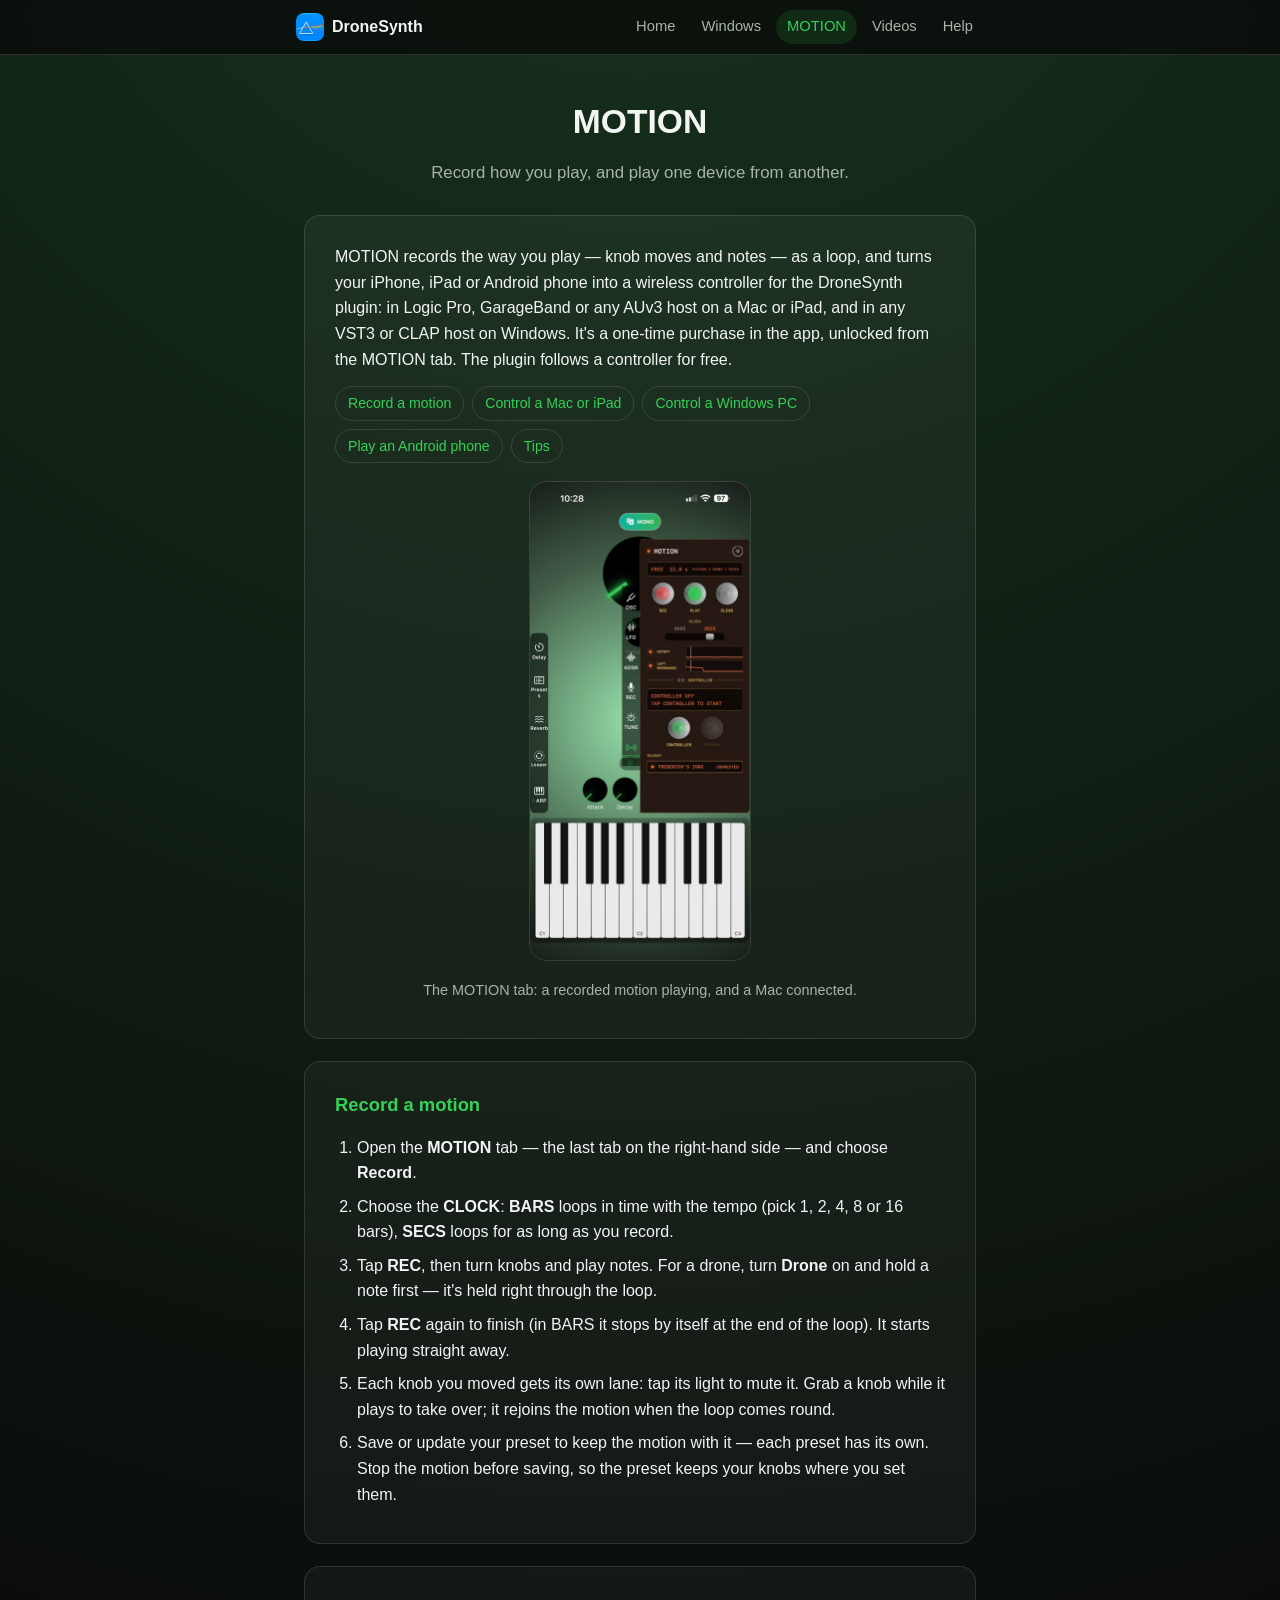
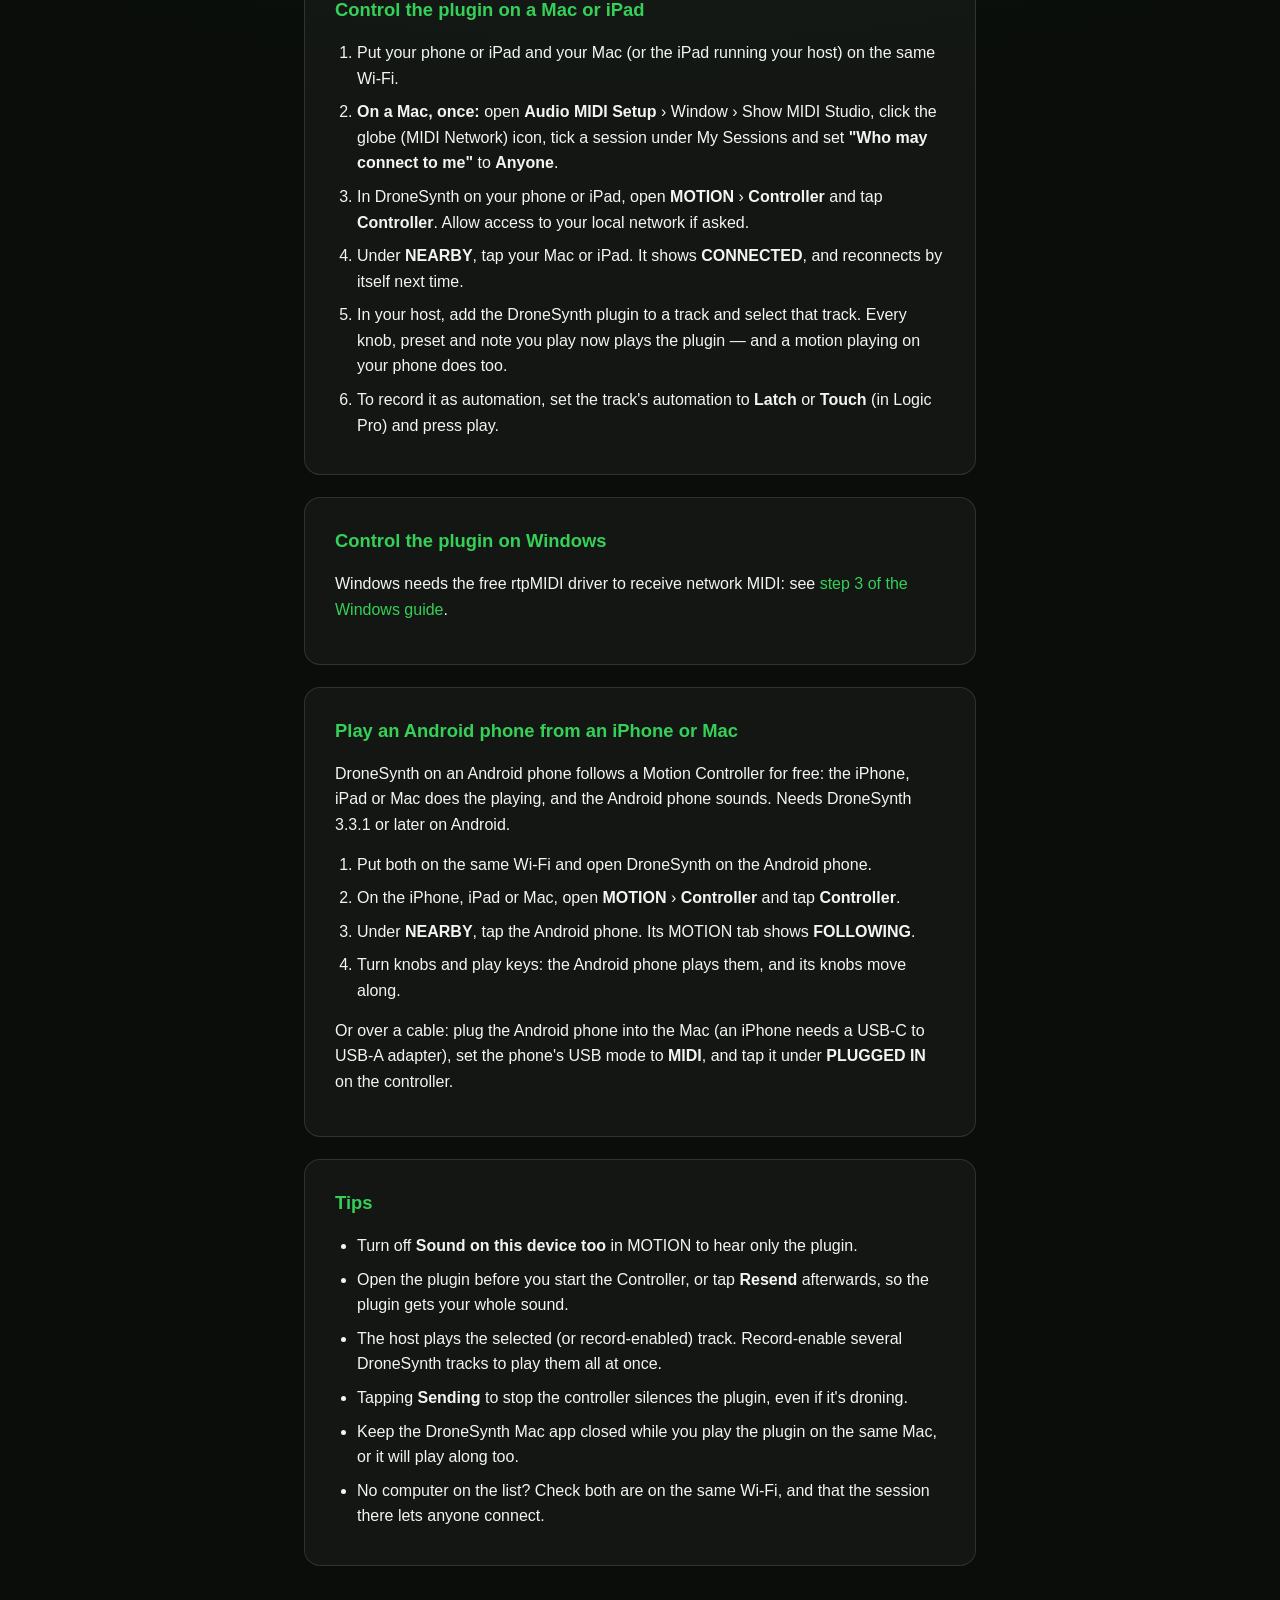
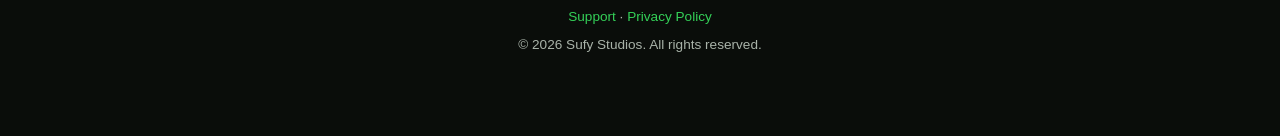
==== motion.html @ e84d0dfb "Split the site into pages: Home, Windows, MOTION, Videos, Help The home page had grown into one long" ====
<!DOCTYPE html>
<html lang="en">
<head>
<meta charset="UTF-8">
<meta name="viewport" content="width=device-width, initial-scale=1.0">
<title>DroneSynth MOTION — record knob moves and play wirelessly</title>
<meta name="description" content="Record your knob moves and notes as a loop, play the DroneSynth plugin on a Mac, iPad or PC from your phone, and play an Android phone from an iPhone.">
<link rel="canonical" href="https://sufystudios.github.io/DroneSynth-Website/motion.html">

<!-- How the page looks when it's shared: Facebook, Instagram, WhatsApp, Messages, X, Threads… -->
<meta property="og:type" content="website">
<meta property="og:site_name" content="DroneSynth">
<meta property="og:title" content="DroneSynth MOTION — record knob moves and play wirelessly">
<meta property="og:description" content="Record your knob moves and notes as a loop, play the DroneSynth plugin on a Mac, iPad or PC from your phone, and play an Android phone from an iPhone.">
<meta property="og:url" content="https://sufystudios.github.io/DroneSynth-Website/motion.html">
<meta property="og:image" content="https://sufystudios.github.io/DroneSynth-Website/images/og-image.jpg">
<meta property="og:image:width" content="1200">
<meta property="og:image:height" content="630">
<meta property="og:image:alt" content="DroneSynth's icon beside three iPhone screens of the synth">
<meta name="twitter:card" content="summary_large_image">
<meta name="twitter:title" content="DroneSynth MOTION — record knob moves and play wirelessly">
<meta name="twitter:description" content="Record your knob moves and notes as a loop, play the DroneSynth plugin on a Mac, iPad or PC from your phone, and play an Android phone from an iPhone.">
<meta name="twitter:image" content="https://sufystudios.github.io/DroneSynth-Website/images/og-image.jpg">
<meta name="apple-itunes-app" content="app-id=6804345659">
<meta name="theme-color" content="#0a0d0a">

<link rel="icon" type="image/png" sizes="32x32" href="images/favicon-32.png">
<link rel="apple-touch-icon" href="images/apple-touch-icon.png">
<link rel="stylesheet" href="style.css">
</head>
<body>
<nav class="site-nav" aria-label="DroneSynth">
    <div class="site-nav-inner">
        <a class="brand" href="index.html"><img src="images/icon-512.png" alt="" width="28" height="28">DroneSynth</a>
        <div class="site-links">
        <a href="index.html">Home</a>
        <a href="windows.html">Windows</a>
        <a href="motion.html" aria-current="page">MOTION</a>
        <a href="videos.html">Videos</a>
        <a href="help.html">Help</a>
        </div>
    </div>
</nav>
<main>
    <header class="page-header">
        <h1>MOTION</h1>
        <p class="tagline">Record how you play, and play one device from another.</p>
    </header>

    <section>

        <p>MOTION records the way you play — knob moves and notes — as a loop, and turns your iPhone, iPad or Android phone into a wireless controller for the DroneSynth plugin: in Logic Pro, GarageBand or any AUv3 host on a Mac or iPad, and in any VST3 or CLAP host on Windows. It's a one-time purchase in the app, unlocked from the MOTION tab. The plugin follows a controller for free.</p>

        <nav class="toc" aria-label="On this page">
            <a href="#record">Record a motion</a>
            <a href="#mac">Control a Mac or iPad</a>
            <a href="#windows">Control a Windows PC</a>
            <a href="#android">Play an Android phone</a>
            <a href="#tips">Tips</a>
        </nav>

        <figure class="feature-shot">
            <img src="images/screenshot-motion.jpg" alt="DroneSynth's MOTION tab playing a recorded motion, with its cutoff and resonance lanes and a Mac connected as a controller" loading="lazy">
            <figcaption>The MOTION tab: a recorded motion playing, and a Mac connected.</figcaption>
        </figure>
    </section>

    <section id="record">
        <h2>Record a motion</h2>
        <ol>
            <li>Open the <strong>MOTION</strong> tab — the last tab on the right-hand side — and choose <strong>Record</strong>.</li>
            <li>Choose the <strong>CLOCK</strong>: <strong>BARS</strong> loops in time with the tempo (pick 1, 2, 4, 8 or 16 bars), <strong>SECS</strong> loops for as long as you record.</li>
            <li>Tap <strong>REC</strong>, then turn knobs and play notes. For a drone, turn <strong>Drone</strong> on and hold a note first — it's held right through the loop.</li>
            <li>Tap <strong>REC</strong> again to finish (in BARS it stops by itself at the end of the loop). It starts playing straight away.</li>
            <li>Each knob you moved gets its own lane: tap its light to mute it. Grab a knob while it plays to take over; it rejoins the motion when the loop comes round.</li>
            <li>Save or update your preset to keep the motion with it — each preset has its own. Stop the motion before saving, so the preset keeps your knobs where you set them.</li>
        </ol>
    </section>

    <section id="mac">
        <h2>Control the plugin on a Mac or iPad</h2>
        <ol>
            <li>Put your phone or iPad and your Mac (or the iPad running your host) on the same Wi-Fi.</li>
            <li><strong>On a Mac, once:</strong> open <strong>Audio MIDI Setup</strong> › Window › Show MIDI Studio, click the globe (MIDI Network) icon, tick a session under My Sessions and set <strong>"Who may connect to me"</strong> to <strong>Anyone</strong>.</li>
            <li>In DroneSynth on your phone or iPad, open <strong>MOTION</strong> › <strong>Controller</strong> and tap <strong>Controller</strong>. Allow access to your local network if asked.</li>
            <li>Under <strong>NEARBY</strong>, tap your Mac or iPad. It shows <strong>CONNECTED</strong>, and reconnects by itself next time.</li>
            <li>In your host, add the DroneSynth plugin to a track and select that track. Every knob, preset and note you play now plays the plugin — and a motion playing on your phone does too.</li>
            <li>To record it as automation, set the track's automation to <strong>Latch</strong> or <strong>Touch</strong> (in Logic Pro) and press play.</li>
        </ol>
    </section>

    <section id="windows">
        <h2>Control the plugin on Windows</h2>
        <p>Windows needs the free rtpMIDI driver to receive network MIDI: see <a href="windows.html#guide">step 3 of the Windows guide</a>.</p>
    </section>

    <section id="android">
        <h2>Play an Android phone from an iPhone or Mac</h2>
        <p>DroneSynth on an Android phone follows a Motion Controller for free: the iPhone, iPad or Mac does the playing, and the Android phone sounds. Needs DroneSynth 3.3.1 or later on Android.</p>
        <ol>
            <li>Put both on the same Wi-Fi and open DroneSynth on the Android phone.</li>
            <li>On the iPhone, iPad or Mac, open <strong>MOTION</strong> › <strong>Controller</strong> and tap <strong>Controller</strong>.</li>
            <li>Under <strong>NEARBY</strong>, tap the Android phone. Its MOTION tab shows <strong>FOLLOWING</strong>.</li>
            <li>Turn knobs and play keys: the Android phone plays them, and its knobs move along.</li>
        </ol>
        <p>Or over a cable: plug the Android phone into the Mac (an iPhone needs a USB-C to USB-A adapter), set the phone's USB mode to <strong>MIDI</strong>, and tap it under <strong>PLUGGED IN</strong> on the controller.</p>
    </section>

    <section id="tips">
        <h2>Tips</h2>
        <ul>
            <li>Turn off <strong>Sound on this device too</strong> in MOTION to hear only the plugin.</li>
            <li>Open the plugin before you start the Controller, or tap <strong>Resend</strong> afterwards, so the plugin gets your whole sound.</li>
            <li>The host plays the selected (or record-enabled) track. Record-enable several DroneSynth tracks to play them all at once.</li>
            <li>Tapping <strong>Sending</strong> to stop the controller silences the plugin, even if it's droning.</li>
            <li>Keep the DroneSynth Mac app closed while you play the plugin on the same Mac, or it will play along too.</li>
            <li>No computer on the list? Check both are on the same Wi-Fi, and that the session there lets anyone connect.</li>
        </ul>
    </section>

    <footer>
        <p><a href="help.html#support">Support</a> · <a href="privacy-policy.html">Privacy Policy</a></p>
        &copy; 2026 Sufy Studios. All rights reserved.
    </footer>
</main>
</body>
</html>
---- style.css ----
:root {
    color-scheme: dark;
    --bg: #0a0d0a;
    --panel: rgba(255, 255, 255, 0.04);
    --border: rgba(255, 255, 255, 0.12);
    --text: #f2f5f2;
    --muted: #a9b3a9;
    --accent: #34d058;
}

* {
    box-sizing: border-box;
}

body {
    margin: 0;
    font-family: -apple-system, BlinkMacSystemFont, "Segoe UI", Helvetica, Arial, sans-serif;
    background: radial-gradient(circle at 50% -10%, rgba(52, 208, 88, 0.18), var(--bg) 55%);
    color: var(--text);
    line-height: 1.6;
}

main {
    max-width: 720px;
    margin: 0 auto;
    padding: 40px 24px 80px;
}

header.hero {
    text-align: center;
    margin-bottom: 40px;
}

header.hero .badge {
    display: inline-block;
    padding: 6px 14px;
    border: 1px solid var(--border);
    border-radius: 999px;
    color: var(--accent);
    font-size: 13px;
    letter-spacing: 0.04em;
    text-transform: uppercase;
    margin-bottom: 18px;
}

header.hero .app-icon {
    width: 112px;
    height: 112px;
    border-radius: 25px;
    box-shadow: 0 10px 34px rgba(0, 0, 0, 0.55);
    margin-bottom: 18px;
}

.store-badges {
    display: flex;
    flex-wrap: wrap;
    justify-content: center;
    align-items: center;
    gap: 14px;
    margin: 24px 0 12px;
}

.store-badges a:hover {
    opacity: 0.85;
}

/* Apple's badge is artwork edge to edge; Google's has transparent margins built in,
   so it's drawn taller and pulled in to look the same size. */
.store-badges .badge-apple {
    display: block;
    height: 54px;
}

.store-badges .badge-google {
    display: block;
    height: 80px;
    margin: -13px -10px;
}

.platforms {
    color: var(--muted);
    font-size: 0.95rem;
}

section.get-it {
    text-align: center;
}

h1 {
    font-size: 2.1rem;
    margin: 0 0 12px;
}

.tagline {
    color: var(--muted);
    font-size: 1.05rem;
    max-width: 560px;
    margin: 0 auto;
}

section {
    background: var(--panel);
    border: 1px solid var(--border);
    border-radius: 16px;
    padding: 28px 30px;
    margin-bottom: 22px;
}

h2 {
    font-size: 1.15rem;
    margin-top: 0;
    color: var(--accent);
}

ul {
    padding-left: 22px;
    margin: 0;
}

li {
    margin-bottom: 8px;
    color: var(--text);
}

a {
    color: var(--accent);
    text-decoration: none;
}

a:hover {
    text-decoration: underline;
}

.button {
    display: inline-block;
    margin-top: 6px;
    padding: 10px 20px;
    border-radius: 999px;
    background: var(--accent);
    color: #06210d;
    font-weight: 600;
}

.button:hover {
    text-decoration: none;
    opacity: 0.9;
}

section.gallery {
    background: none;
    border: none;
    padding: 0;
    display: flex;
    gap: 14px;
    overflow-x: auto;
    scroll-snap-type: x mandatory;
    -webkit-overflow-scrolling: touch;
}

section.gallery img {
    scroll-snap-align: start;
    flex: 0 0 auto;
    height: 420px;
    border-radius: 18px;
    border: 1px solid var(--border);
    display: block;
}

.wide-screenshot {
    display: block;
    width: 100%;
    border-radius: 12px;
}

section:has(.wide-screenshot) {
    padding: 12px;
}

.video-grid {
    background: none;
    border: none;
    padding: 0;
    display: flex;
    flex-wrap: wrap;
    justify-content: center;
    gap: 24px;
}

figure.video {
    margin: 0;
    flex: 1 1 200px;
    max-width: 260px;
}

.video-frame {
    position: relative;
    width: 100%;
    aspect-ratio: 9 / 16;
    border-radius: 16px;
    overflow: hidden;
    border: 1px solid var(--border);
    background: var(--panel);
}

.video-frame iframe {
    position: absolute;
    inset: 0;
    width: 100%;
    height: 100%;
    border: 0;
}

/* Widescreen (16:9) videos: the promotional film and tutorials. */
figure.video-wide {
    margin: 0 0 18px;
}

figure.video-wide:last-child {
    margin-bottom: 0;
}

figure.video-wide .video-frame {
    aspect-ratio: 16 / 9;
}

figcaption {
    color: var(--muted);
    font-size: 0.9rem;
    margin-top: 10px;
}

h3 {
    font-size: 1rem;
    margin: 24px 0 10px;
}

ol {
    padding-left: 22px;
    margin: 0;
}

figure.feature-shot {
    margin: 18px 0 8px;
    text-align: center;
}

figure.feature-shot img {
    height: 480px;
    max-width: 100%;
    object-fit: contain;
    border-radius: 18px;
    border: 1px solid var(--border);
}

h2.page-heading {
    margin: 32px 0 16px;
    text-align: center;
}

footer {
    text-align: center;
    color: var(--muted);
    font-size: 0.85rem;
    margin-top: 40px;
}

.updated {
    color: var(--muted);
    font-size: 0.9rem;
    margin-bottom: 28px;
}

p {
    margin: 0 0 14px;
}

/* Quick links under the header. */
nav.quicklinks {
    display: flex;
    flex-wrap: wrap;
    justify-content: center;
    gap: 8px;
    margin-top: 18px;
}

nav.quicklinks a {
    padding: 6px 14px;
    border: 1px solid var(--border);
    border-radius: 999px;
    font-size: 0.9rem;
}

nav.quicklinks a:hover {
    text-decoration: none;
    background: var(--panel);
}

section[id] {
    scroll-margin-top: 16px;
}

code {
    font-family: ui-monospace, SFMono-Regular, Menlo, Consolas, monospace;
    font-size: 0.85em;
    background: rgba(255, 255, 255, 0.07);
    padding: 1px 6px;
    border-radius: 4px;
    word-break: break-all;
}

ol li, ul li {
    margin-bottom: 8px;
}

section ol + p, section ul + p, section ol + h3, section ul + h3 {
    margin-top: 14px;
}

.inline-shot {
    display: block;
    width: 100%;
    border-radius: 10px;
    margin: 4px 0 16px;
}

.download-row {
    display: flex;
    flex-wrap: wrap;
    align-items: center;
    gap: 12px;
}

.muted {
    color: var(--muted);
    font-size: 0.9rem;
}

.note {
    margin-top: 14px;
    padding: 12px 14px;
    border-left: 3px solid var(--accent);
    background: rgba(52, 208, 88, 0.07);
    border-radius: 0 8px 8px 0;
}

details {
    border-top: 1px solid var(--border);
    padding: 10px 0;
}

details:last-of-type {
    border-bottom: 1px solid var(--border);
}

summary {
    cursor: pointer;
    font-weight: 600;
}

details p {
    margin: 8px 0 0;
    color: var(--muted);
}

/* The menu at the top of every page. */
nav.site-nav {
    position: sticky;
    top: 0;
    z-index: 10;
    background: rgba(10, 13, 10, 0.82);
    -webkit-backdrop-filter: blur(12px);
    backdrop-filter: blur(12px);
    border-bottom: 1px solid var(--border);
}

.site-nav-inner {
    max-width: 720px;
    margin: 0 auto;
    padding: 10px 16px;
    display: flex;
    flex-wrap: wrap;
    align-items: center;
    justify-content: space-between;
    gap: 8px 16px;
}

nav.site-nav .brand {
    display: flex;
    align-items: center;
    gap: 8px;
    color: var(--text);
    font-weight: 600;
}

nav.site-nav .brand img {
    border-radius: 7px;
}

.site-links {
    display: flex;
    flex-wrap: wrap;
    gap: 4px;
}

.site-links a {
    padding: 5px 11px;
    border-radius: 999px;
    color: var(--muted);
    font-size: 0.92rem;
}

.site-links a:hover {
    color: var(--text);
    background: var(--panel);
    text-decoration: none;
}

.site-links a[aria-current="page"] {
    color: var(--accent);
    background: rgba(52, 208, 88, 0.12);
}

header.page-header {
    text-align: center;
    margin-bottom: 28px;
}

/* In-page contents on longer pages. */
nav.toc {
    display: flex;
    flex-wrap: wrap;
    gap: 8px;
    margin-top: 6px;
}

nav.toc a {
    padding: 5px 12px;
    border: 1px solid var(--border);
    border-radius: 999px;
    font-size: 0.88rem;
}

nav.toc a:hover {
    text-decoration: none;
    background: var(--panel);
}

/* Link cards on the home page. */
.cards {
    display: grid;
    grid-template-columns: repeat(auto-fit, minmax(190px, 1fr));
    gap: 12px;
    margin: 16px 0 8px;
}

a.card {
    display: block;
    padding: 14px 16px;
    border: 1px solid var(--border);
    border-radius: 12px;
    background: rgba(255, 255, 255, 0.03);
    color: var(--text);
}

a.card:hover {
    text-decoration: none;
    border-color: rgba(52, 208, 88, 0.5);
}

a.card h3 {
    margin: 0 0 6px;
    color: var(--accent);
}

a.card p {
    margin: 0;
    color: var(--muted);
    font-size: 0.92rem;
}

#plugins .wide-screenshot {
    margin-top: 12px;
}

footer p {
    margin-bottom: 6px;
}

@media (max-width: 520px) {
    main {
        padding: 28px 16px 64px;
    }

    section {
        padding: 22px 18px;
    }

    section.gallery img {
        height: 360px;
    }

    figure.feature-shot img {
        height: auto;
        max-height: 420px;
    }
}
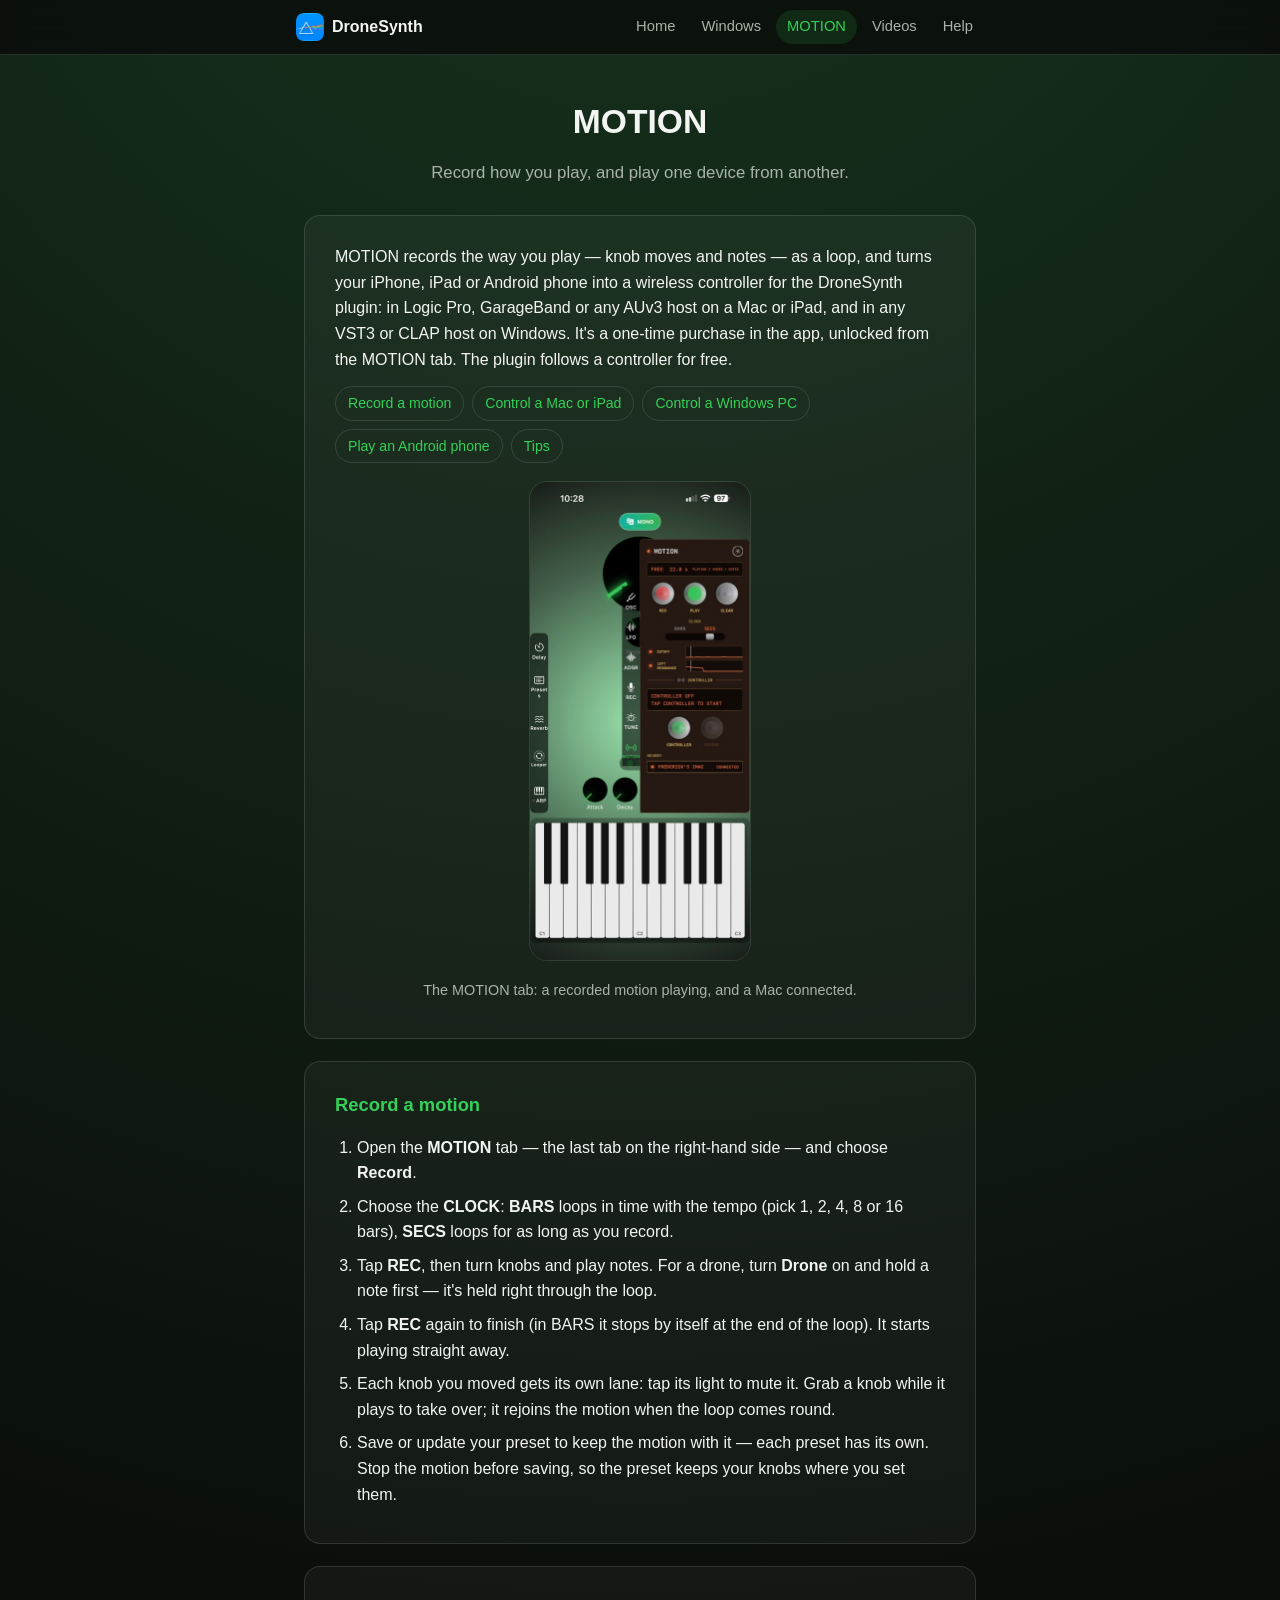
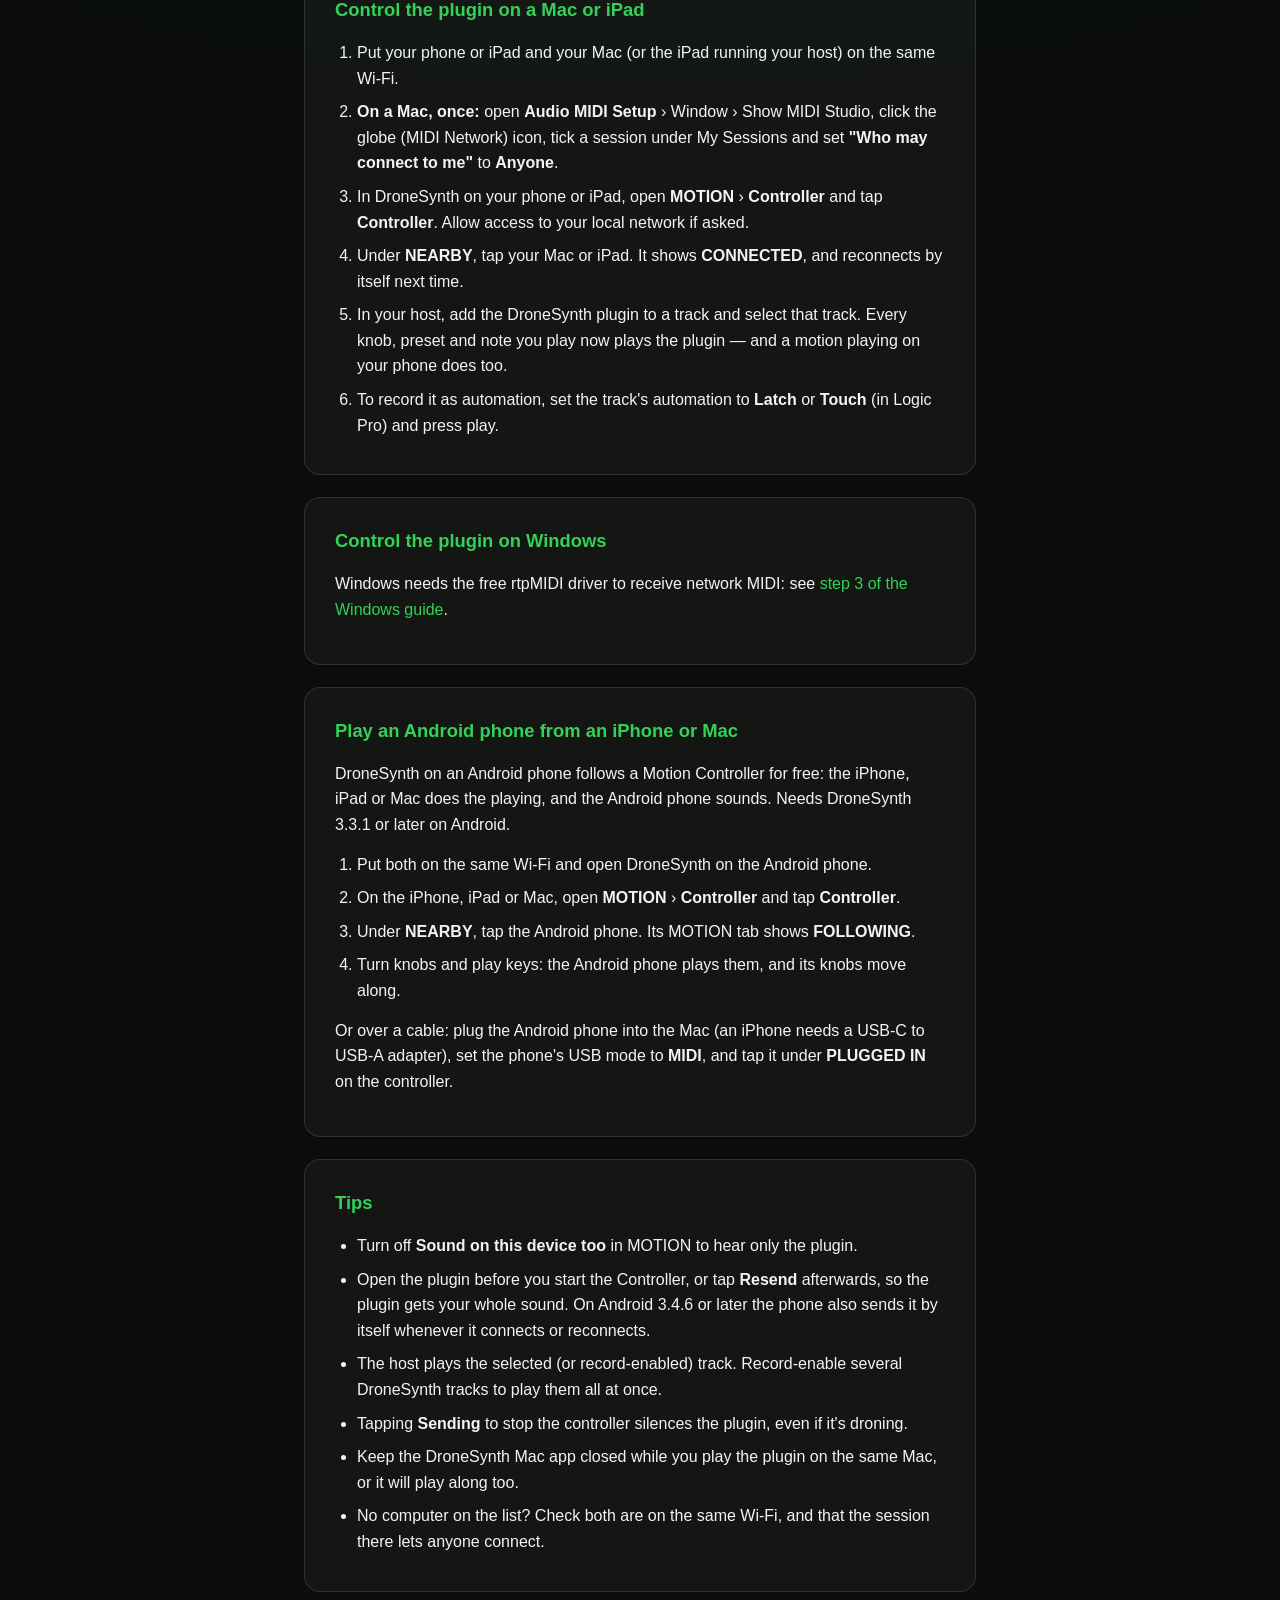
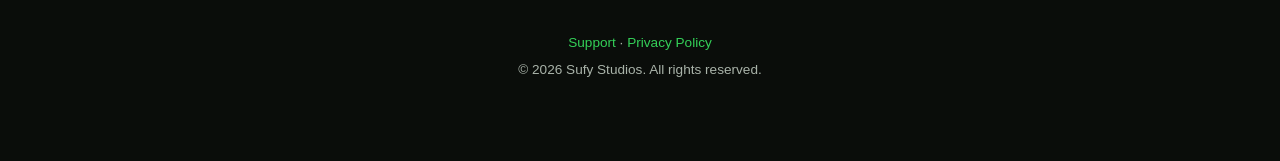
==== commit f6910b09: "Windows plugin 0.6.2: the standalone's MUTE; Android 3.4.6 sends the whole sound on connecting Co-Au" ====
--- a/motion.html
+++ b/motion.html
@@ -110,7 +110,7 @@
         <h2>Tips</h2>
         <ul>
             <li>Turn off <strong>Sound on this device too</strong> in MOTION to hear only the plugin.</li>
-            <li>Open the plugin before you start the Controller, or tap <strong>Resend</strong> afterwards, so the plugin gets your whole sound.</li>
+            <li>Open the plugin before you start the Controller, or tap <strong>Resend</strong> afterwards, so the plugin gets your whole sound. On Android 3.4.6 or later the phone also sends it by itself whenever it connects or reconnects.</li>
             <li>The host plays the selected (or record-enabled) track. Record-enable several DroneSynth tracks to play them all at once.</li>
             <li>Tapping <strong>Sending</strong> to stop the controller silences the plugin, even if it's droning.</li>
             <li>Keep the DroneSynth Mac app closed while you play the plugin on the same Mac, or it will play along too.</li>
